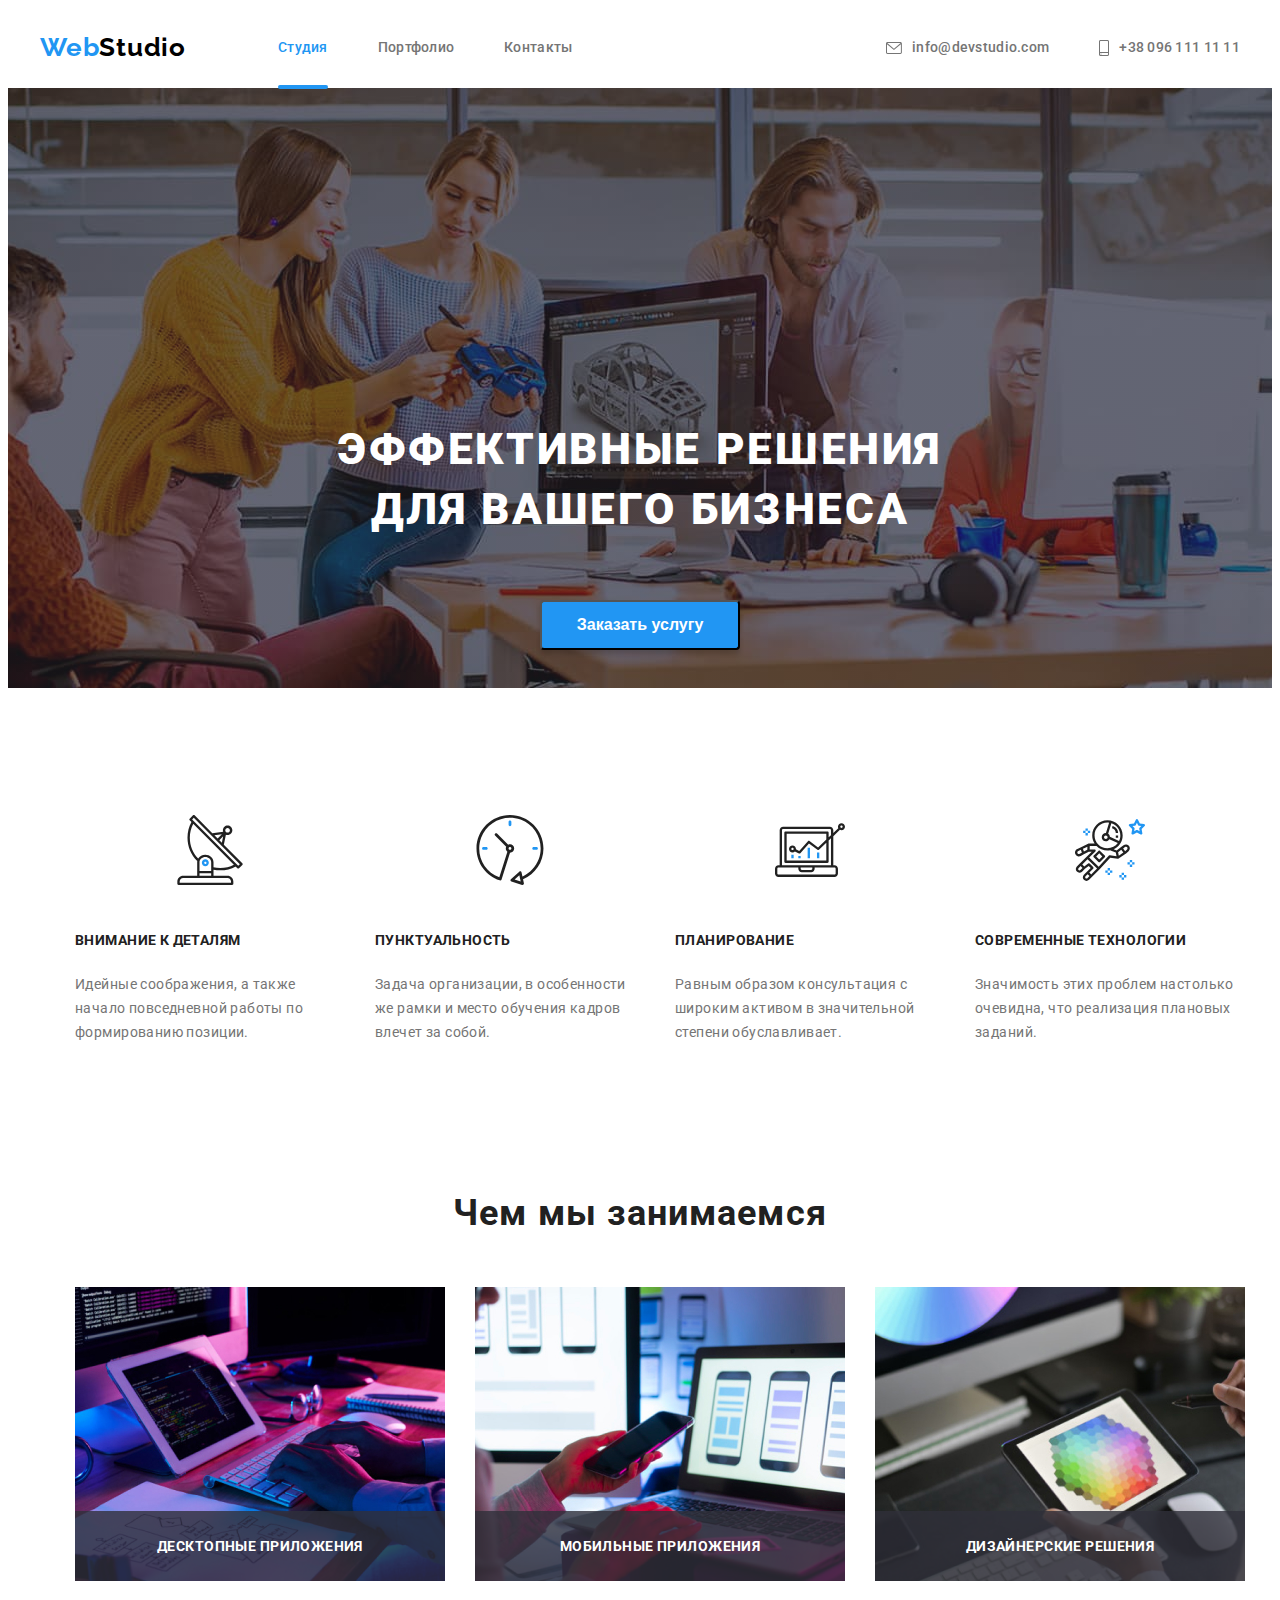
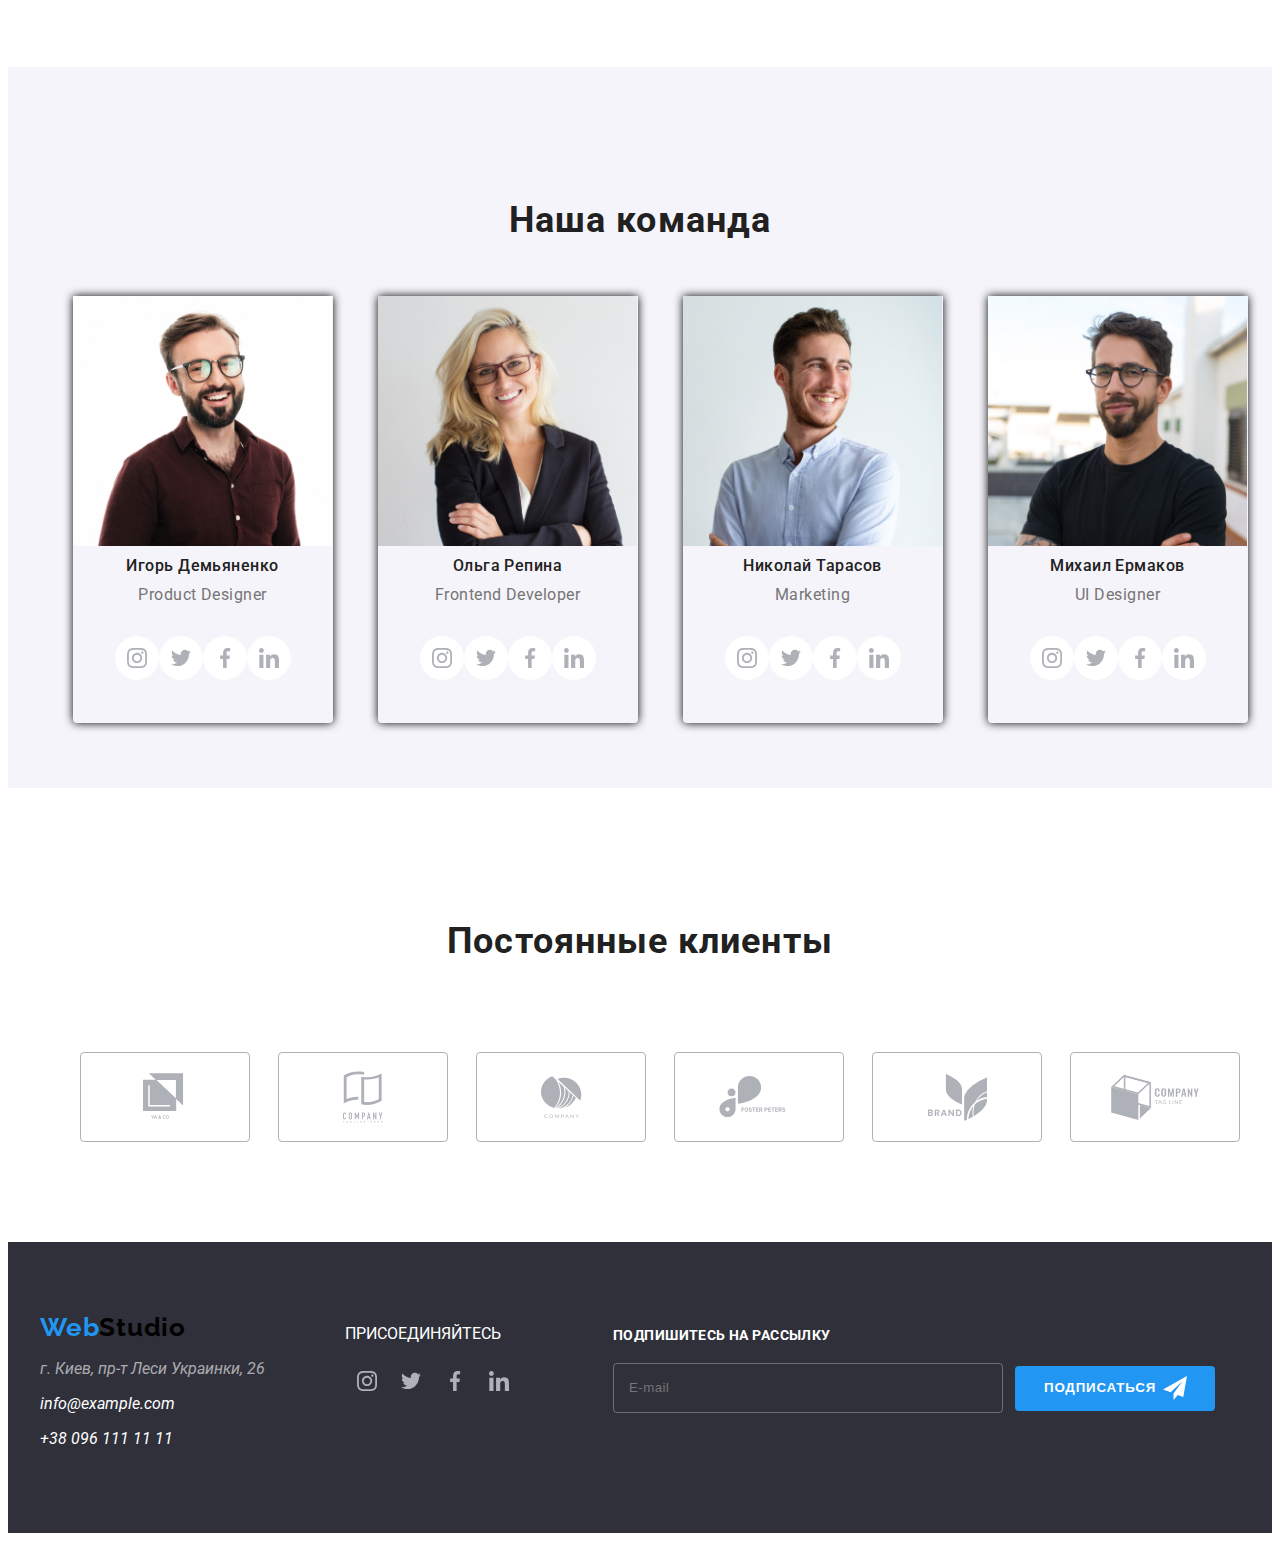
==== index.html @ d3a1de67 "Add files via upload" ====
<!DOCTYPE html>
<html lang="en">
  <head>
    <meta charset="UTF-8" />
    <meta name="viewport" content="width=device-width, initial-scale=1.0" />
    <title>Web Studio</title>
    <link rel="stylesheet" href="./css/styles.css" />
    <link rel="preconnect" href="https://fonts.gstatic.com" />
    <link
      href="https://fonts.googleapis.com/css2?family=Roboto:wght@700;900&display=swap"
      rel="stylesheet"
    />
    <link rel="preconnect" href="https://fonts.gstatic.com" />
    <link
      href="https://fonts.googleapis.com/css2?family=Raleway:wght@700&display=swap"
      rel="stylesheet"
    />
    <style>
      a {
        color: #212121;
        text-decoration: none;
      }
      a:visited {
        color: #800080;
      }
      a:hover {
        color: #2196f3;
      }
    </style>
  </head>
  <body>
    <header class="page-header">
      <div class="container header">
        <!--Навігація-->
        <nav class="nav">
          <a class="logotype" href="./">
            <span class="logotype-part1">Web</span
            ><span class="logotype-part2">Studio</span>
          </a>

          <ul class="nav-items">
            <li class="active">
              <a class="nav-item" href="./index.html">Студия</a>
            </li>
            <li><a class="nav-item" href="./portfolio.html">Портфолио</a></li>
            <li><a class="nav-item" href="#Contacts">Контакты</a></li>
          </ul>
        </nav>

        <ul class="header-contacts">
          <li lang="en">
            <a class="header-contact" href="mailto:info@devstudio.com">
              <svg class="svg-contact" width="16" height="12">
                <use href="./images/svg/icons.svg#icon-envelope"></use>
              </svg>
              info@devstudio.com</a
            >
          </li>
          <li>
            <a class="header-contact" href="tel:+380961111111">
              <svg class="svg-contact" width="10" height="16">
                <use href="./images/svg/icons.svg#icon-smartphone"></use>
              </svg>
              +38 096 111 11 11</a
            >
          </li>
        </ul>
      </div>
    </header>

    <section class="hero">
      <div class="hero-title-container">
        <h1 class="hero-title">Эффективные решения<br/>для вашего бизнеса</h1>
      </div>
      <button class="button-title" data-modal-open>Заказать услугу</button>
    </section>

    <section class="section-studio container">
      <!-- Особливості -->
      <div class="working-command-section">
        <ul class="features">
          <li>
            <div>
              <svg class="features-icon" height="70" width="70">
                <use href="./images/svg/icons.svg#icon-antenna"></use>
              </svg>
            </div>
            <h3 class="features-names">Внимание к деталям</h3>
            <div class="features-text">
              Идейные соображения, а также начало повседневной работы по
              формированию позиции.
            </div>
          </li>
          <li>
            <div>
              <svg class="features-icon" height="70" width="70">
                <use href="./images/svg/icons.svg#icon-clock"></use>
              </svg>
            </div>
            <h3 class="features-names">Пунктуальность</h3>
            <div class="features-text">
              Задача организации, в особенности же рамки и место обучения кадров
              влечет за собой.
            </div>
          </li>
          <li>
            <div>
              <svg class="features-icon" height="70" width="70">
                <use href="./images/svg/icons.svg#icon-diagram"></use>
              </svg>
            </div>
            <h3 class="features-names">Планирование</h3>
            <div class="features-text">
              Равным образом консультация с широким активом в значительной
              степени обуславливает.
            </div>
          </li>
          <li>
            <div>
              <svg class="features-icon" height="70" width="70">
                <use href="./images/svg/icons.svg#icon-astronaut"></use>
              </svg>
            </div>
            <h3 class="features-names">Современные технологии</h3>
            <div class="features-text">
              Значимость этих проблем настолько очевидна, что реализация
              плановых заданий.
            </div>
          </li>
        </ul>
      </div>

      <!-- Чим ми займаємось -->
      <div class="working-command-section">
        <div>
          <h2 class="working-command-title">Чем мы занимаемся</h2>
        </div>
        <div class="container">
          <ul class="ourworking">
            <li class="ourworking-card">
              <div class="ourworking-card-container">
                <img src="./images/1.jpg" alt="Десктопные приложения" />
                <div class="ourworking-desription">десктопные приложения</div>
              </div>
            </li>
            <li class="ourworking-card">
              <div class="ourworking-card-container">
                <img src="./images/2.jpg" alt="Мобильные приложения" />
                <div class="ourworking-desription">Мобильные приложения</div>
              </div>
            </li>
            <li class="ourworking-card">
              <div class="ourworking-card-container">
                <img src="./images/3.jpg" alt="Дизайнерские решения" />
                <div class="ourworking-desription">дизайнерские решения</div>
              </div>
            </li>
          </ul>
        </div>
      </div>
    </section>

    <!-- Наша команда -->
    <section class="team-section">
      <div class="working-command-section">
        <div>
          <h2 class="working-command-title">Наша команда</h2>
        </div>
        <div class="container">
          <ul class="ourcommand">
            <li class="team-members-li">
              <div class="member-img-thumb">
                <img src="images/Card1.jpg" alt="член команды" />
              </div>
              <div class="member-info">
                <h3 class="team-member-name">Игорь Демьяненко</h3>
                <p class="team-member-position" lang="en">Product Designer</p>
                <ul class="social">
                  <li>
                    <button class="social-button">
                      <svg class="button-icon" width="44" height="44">
                        <use href="./images/svg/icons.svg#icon-instagram"></use>
                      </svg>
                    </button>
                  </li>
                  <li>
                    <button class="social-button">
                      <svg class="button-icon" width="44" height="44">
                        <use
                          href="./images/svg/icons.svg#icon-twitter"
                        ></use>
                      </svg>
                    </button>
                  </li>
                  <li>
                    <button class="social-button">
                      <svg class="button-icon" width="44" height="44">
                        <use href="./images/svg/icons.svg#icon-facebook"></use>
                      </svg>
                    </button>
                  </li>
                  <li>
                    <button class="social-button">
                      <svg class="button-icon" width="44" height="44">
                        <use href="./images/svg/icons.svg#icon-linkedin"></use>
                      </svg>
                    </button>
                  </li>
                </ul>
              </div>
            </li>
            <li class="team-members-li">
              <div class="member-img-thumb">
                <img src="images/Card2.jpg" alt="член команды" />
              </div>
              <div class="member-info">
                <h3 class="team-member-name">Ольга Репина</h3>
                <p class="team-member-position" lang="en">Frontend Developer</p>
                <ul class="social">
                  <li>
                    <button class="social-button">
                      <svg class="button-icon" width="44" height="44">
                        <use href="./images/svg/icons.svg#icon-instagram"></use>
                      </svg>
                    </button>
                  </li>
                  <li>
                    <button class="social-button">
                      <svg class="button-icon" width="44" height="44">
                        <use
                          href="./images/svg/icons.svg#icon-twitter"
                        ></use>
                      </svg>
                    </button>
                  </li>
                  <li>
                    <button class="social-button">
                      <svg class="button-icon" width="44" height="44">
                        <use href="./images/svg/icons.svg#icon-facebook"></use>
                      </svg>
                    </button>
                  </li>
                  <li>
                    <button class="social-button">
                      <svg class="button-icon" width="44" height="44">
                        <use href="./images/svg/icons.svg#icon-linkedin"></use>
                      </svg>
                    </button>
                  </li>
                </ul>
              </div>
            </li>
            <li class="team-members-li">
              <div class="member-img-thumb">
                <img src="images/Card3.jpg" alt="член команды" />
              </div>
              <div class="member-info">
                <h3 class="team-member-name">Николай Тарасов</h3>
                <p class="team-member-position" lang="en">Marketing</p>
                <ul class="social">
                  <li>
                    <button class="social-button">
                      <svg class="button-icon" width="44" height="44">
                        <use href="./images/svg/icons.svg#icon-instagram"></use>
                      </svg>
                    </button>
                  </li>
                  <li>
                    <button class="social-button">
                      <svg class="button-icon" width="44" height="44">
                        <use
                          href="./images/svg/icons.svg#icon-twitter"
                        ></use>
                      </svg>
                    </button>
                  </li>
                  <li>
                    <button class="social-button">
                      <svg class="button-icon" width="44" height="44">
                        <use href="./images/svg/icons.svg#icon-facebook"></use>
                      </svg>
                    </button>
                  </li>
                  <li>
                    <button class="social-button">
                      <svg class="button-icon" width="44" height="44">
                        <use href="./images/svg/icons.svg#icon-linkedin"></use>
                      </svg>
                    </button>
                  </li>
                </ul>
              </div>
            </li>
            <li class="team-members-li">
              <div class="member-img-thumb">
                <img src="images/Card4.jpg" alt="член команды" />
              </div>
              <div class="member-info">
                <h3 class="team-member-name">Михаил Ермаков</h3>
                <p class="team-member-position" lang="en">UI Designer</p>
                <ul class="social">
                  <li>
                    <button class="social-button">
                      <svg class="button-icon" width="44" height="44">
                        <use href="./images/svg/icons.svg#icon-instagram"></use>
                      </svg>
                    </button>
                  </li>
                  <li>
                    <button class="social-button">
                      <svg class="button-icon" width="44" height="44">
                        <use
                          href="./images/svg/icons.svg#icon-twitter"
                        ></use>
                      </svg>
                    </button>
                  </li>
                  <li>
                    <button class="social-button">
                      <svg class="button-icon" width="44" height="44">
                        <use href="./images/svg/icons.svg#icon-facebook"></use>
                      </svg>
                    </button>
                  </li>
                  <li>
                    <button class="social-button">
                      <svg class="button-icon" width="44" height="44">
                        <use href="./images/svg/icons.svg#icon-linkedin"></use>
                      </svg>
                    </button>
                  </li>
                </ul>
              </div>
            </li>
          </ul>
        </div>
      </div>
    </section>

    <!-- Постійні клієнти -->
    <section class="container clients-section">
      <h2 class="working-command-title">Постоянные клиенты</h2>
      <ul class="clients-set">
        <li class="clients-item">
          <svg class="clients-icon" width="44.27px" height="49.23px">
            <use href="./images/svg/icons.svg#icon-logo"></use>
          </svg>
        </li>
        <li class="clients-item">
          <svg class="clients-icon" width="40" height="52">
            <use href="./images/svg/icons.svg#icon-logo-2"></use>
          </svg>
        </li>
        <li class="clients-item">
          <svg class="clients-icon" width="41" height="42.6">
            <use href="./images/svg/icons.svg#icon-logo-3"></use>
          </svg>
        </li>
        <li class="clients-item">
          <svg class="clients-icon" width="79.66" height="42.02">
            <use href="./images/svg/icons.svg#icon-logo-4"></use>
          </svg>
        </li>
        <li class="clients-item">
          <svg class="clients-icon" width="59" height="47">
            <use href="./images/svg/icons.svg#icon-logo-5"></use>
          </svg>
        </li>
        <li class="clients-item">
          <svg class="clients-icon" width="88.48" height="45.44">
            <use href="./images/svg/icons.svg#icon-logo-6"></use>
          </svg>
        </li>
      </ul>
    </section>

    <footer>
      <div class="main-footer">
        <div class="footer">
          <div id="Contacts" class="thisfooter">
            <a class="logotype" href="./">
              <span class="logotype-part1">Web</span
              ><span class="logotype-part2">Studio</span>
            </a>
            <address class="address-block">
              <p>г. Киев, пр-т Леси Украинки, 26</p>
              <p>
                <a class="link-email-footer" href="info@example.com"
                  >info@example.com</a
                >
              </p>
              <p>
                <a class="link-tel-footer" href="tel:380961111111"
                  >+38 096 111 11 11</a
                >
              </p>
            </address>
          </div>
          <div class="socialfooter">
            <div class="socialfooter-title">ПРИСОЕДИНЯЙТЕСЬ</div>
            <div>
              <ul class="socialfooter-links">
                <li>
                  <button class="social-button-footer">
                    <svg class="button-icon" width="20" height="20">
                      <use href="./images/svg/icons.svg#icon-instagram"></use>
                    </svg>
                  </button>
                </li>
                <li>
                  <button class="social-button-footer">
                    <svg class="button-icon" width="20" height="20">
                      <use
                        href="./images/svg/icons.svg#icon-twitter"
                      ></use>
                    </svg>
                  </button>
                </li>
                <li>
                  <button class="social-button-footer">
                    <svg class="button-icon" width="20" height="20">
                      <use href="./images/svg/icons.svg#icon-facebook"></use>
                    </svg>
                  </button>
                </li>
                <li>
                  <button class="social-button-footer">
                    <svg class="button-icon" width="20" height="20">
                      <use href="./images/svg/icons.svg#icon-linkedin"></use>
                    </svg>
                  </button>
                </li>
              </ul>
            </div>
          </div>
          <div class="subscribe-footer">
            <div class="footer-secondary-title">Подпишитесь на рассылку</div>
            <form class="subscribe-form" name="subscribe-form" autocomplete="on">
              <input class="subscribe-input" id="subscribe" type="email" name="subscribe" placeholder="E-mail">
              <div class="subscribe-button-wrapper">
                <button class="subscribe-button" type="submit">ПОДПИСАТЬСЯ</button>
                <svg class="subscribe-svg" width="24" height="24">
                  <use href="./images/svg/icons.svg#icon-send"></use>
                </svg>
              </div>
            </form>
          </div>
        </div>
      </div>
    </footer>

    <div class="backdrop is-hidden" data-modal>
      <div class="modal">
        <button class="modal-close" data-modal-close>
          <svg class="close-svg" width="18" height="18">
            <use href="./images/svg/icons.svg#icon-close"></use>
          </svg>
        </button>
        <h2 class="modal-title">Оставьте свои данные, мы вам перезвоним</h2>
        <form class="modal-form" name="modal-form" autocomplete="on">
          <div class="name-wrapper">
            <label for="name">Имя</label>
            <div class="input-wrapper">
              <input type="text" id="name" name="name">
              <svg width="18" height="18">
                <use href="./images/svg/icons.svg#icon-person"></use>
              </svg>
            </div>
          </div>
          <div class="phone-wrapper">
            <label for="phone">Телефон</label>
            <div class="input-wrapper">
              <input type="tel" id="phone" name="phone number">
              <svg width="18" height="18">
                <use href="./images/svg/icons.svg#icon-phone"></use>
              </svg>
            </div>
          </div>
          <div class="mail-wrapper">
            <label for="mail">Почта</label>
            <div class="input-wrapper">
              <input type="email" id="mail" name="mail">
              <svg width="18" height="18">
                <use href="./images/svg/icons.svg#icon-envelope-modal"></use>
              </svg>
            </div>
          </div>
          <div class="comment-wrapper">
            <label for="comment">Комментарий</label>
            <textarea name="comment" id="comment" placeholder="Введите текст"></textarea>
          </div>
          <div class="checkbox-wrapper">
            <label class="checkbox-label">
              <input type="checkbox" name="accept policy">
              <svg class="checkbox-svg" width="16" height="15">
                <use href="./images/icons.svg#icon-check"></use>
              </svg>Соглашаюсь с рассылкой и принимаю
              <a href="#"> Условия договора</a>
            </label>
            <button class="modal-send-button" type="submit">Отправить</button>  
          </div>
        </form>
      </div>
    </div>

    <script src="./js/modal.js"></script>
  </body>
</html>
---- css/styles.css ----
:root {
  --main-text-color: #212121; /* цвет заголовка #212121 */
  --secondary-text-color: #757575; /* основной цвет текста #757575 */
  --main-background-color: #e5e5e5; /* основной цвет фона #E5E5E5 */
  --secondary-background-color: #2f303a; /* дополнительный цвет фона #2F303A */

  --active-link-color: #2196f3; /* цвет активной ссылки #2196F3 */
  --passive-link-color: #757575; /* цвет пассивной ссылки #757575 */
  --passive-link-color-footer: rgba(255, 255, 255, 0.6);
  --logo-main-color: #2196f3; /* лого цвет основной #2196F3 */
  --black-color: #000000; /* черный цвет #000000 */
  --white-color: #ffffff; /* белый цвет #FFFFFF */
  --light-grey-color: #f5f4fa; /* светло-серый цвет #F5F4FA */
  --border-color: #ececec; /* цвет границы #ECECEC */
  --banner-color: #2f303a; /* цвет фона за героем #2F303A */
  --border-color-outline: #eee; /* цвет границы #EEEEEE */
  --grey-color: #afb1b8; /*серый цвет #AFB1B8 */
  --passive-background-color: #afb1b8; /*цвет кнопки неактивный #AFB1B8 */
  --social-passive-footer-color: #fff; /*цвет кнопки социальной сети в футере неактивный #FFFFFF */
  --social-active-color: #fff; /*цвет кнопки социальной сети активный #FFFFFF */
  --social-bg-active-color: #2196f3; /*цвет фона социальной сети активный #2196F3 */
  --social-background-main-color: #fff; /*цвет фона социальной сети неактивный #FFFFFF */
  --social-background-footer-color: rgba(255, 255, 255, 0.1);
  --blue-color: #2196f3;

--standart-15px: 15px;
--standart-30px: 30px;
--standart-50px: 50px;
--standart-94px: 94px;
}

.focus {
  outline: none;
}

body {
  font-family: "Roboto", sans-serif;
  font-style: normal;
}

/* ------------------ */
.header .container {
  color: #ffffff;
}

.container {
  max-width: 1200px;
  padding-left: 15px;
  padding-right: 15px;
  margin-left: auto;
  margin-right: auto;
}

.logo-text {
  font-family: Raleway, sans-serif;
  font-size: 26px;
  font-weight: 700;
  line-height: 1.2;
  letter-spacing: 0.03em;
  color: var(--logo-main-color);
  text-decoration: none;
}

.top-logo-subtext {
  color: var(--black-color);
}

.bottom-logo-subtext {
  color: var(--white-text-color-1);
}

.page-header {
  position: sticky;
  top: 0;
  background-color: white;
  width: 100%;
  z-index: 1;
  border-bottom: 1px solid var(--white-back-color);
}

.header {
  display: flex;
  align-items: center;
  min-height: 80px;
  margin: auto;
  padding: 0 15px;
}

.logotype {
  padding-top: 24px;
  padding-bottom: 25px;
  font-family: Raleway, sans-serif;
  width: 145px;
  height: 31px;
  font-family: Raleway;
  font-style: normal;
  font-weight: 700;
  line-height: 1.2;
  font-size: 26px;
  line-height: 31px;
  letter-spacing: 0.03em;
  text-decoration: none;
}

.logotype-part1 {
  color: #2196f3;
}

.logotype-part2 {
  color: #000000;
}

.nav > .logotype {
  margin-right: 93px;
  padding: 13px 0;
}

.nav,
.nav-items,
.header-contacts {
  display: flex;
  align-items: center;
  padding: 0;
  margin: 0;
  list-style-type: none;
  color: #757575;
}

.nav-items li:not(:last-child),
.header-contacts li:not(:last-child) {
  margin-right: 50px;
}

.nav-item {
  color: var(--black-text-color);
  display: inline-block;
  text-decoration: none;
  font-weight: 500;
  font-size: 14px;
  line-height: 1.14;
  letter-spacing: 0.02em;
  padding: 32px 0;
  transition: color 250ms cubic-bezier(0.4, 0, 0.2, 1);
}

.header-contact {
  font-weight: 500;
  font-size: 14px;
  line-height: 1.14;
  letter-spacing: 0.02em;
  text-decoration: none;
  color: var(--grey-text-color);
  padding: 32px 0;
  display: flex;
  align-items: center;
  transition: color 250ms cubic-bezier(0.4, 0, 0.2, 1);
}

.svg-contact {
  margin-right: 10px;
  fill: currentColor;
}

.header-contacts {
  margin-left: auto;
}

.active > a::after {
  content: "";
  position: absolute;
  bottom: -1px;
  left: 0;
  display: block;
  text-decoration: underline;
  height: 4px;
  width: 100%;
  background-color: var(--blue-color);
  border-radius: 2px;
}

li.active > a {
  position: relative;
  color: var(--blue-color);
}

.header-contact:hover,
.header-contact:focus,
.nav-item:hover,
.nav-item:focus {
  color: var(--blue-color);
}

/*-------------------*/

.hero {
  text-align: center;
  min-height: 600px;
  max-width: 1600px;
  background-color: rgba(196, 196, 196, 1);
  background-image: linear-gradient(
      to right,
      rgba(47, 48, 58, 0.4),
      rgba(47, 48, 58, 0.4)
    ),
    url(../images/background-hero.jpg);
  background-position: center;
  background-repeat: no-repeat;
  background-size: cover;
}

.hero-title-container {
  width: 696px;
  margin-left: auto;
  margin-right: auto;
  padding: 0 1px;
}

.hero-title {
  position: absolute;
  padding-top: 200px;
  padding-bottom: 200px;
  width: 696px;
  height: 120px;
  top: 50%;
  left: 50%;
  transform: translate(-50%, -50%);
  font-weight: 900;
  font-size: 44px;
  line-height: 60px;
  text-align: center;
  letter-spacing: 0.06em;
  text-transform: uppercase;
  color: #ffffff;
}

.button-title {
  position: absolute;
  margin-top: 40px;
  width: 200px;
  height: 50px;
  top: 65%;
  left: 50%;
  font-weight: bold;
  font-size: 16px;
  line-height: 30px;
  transform: translate(-50%, -50%);
  color: #ffffff;
  background: #2196f3;
  box-shadow: 0px 4px 4px rgba(0, 0, 0, 0.15);
  border-radius: 4px;
}

.section-studio {
  display: block;
}

.features {
  padding-top: 94px;
  padding-bottom: 94px;
  /*padding-left: 10%;
  padding-right: 10%;
  width: auto;*/
  font-size: small;
  list-style-type: none;
  display: flex;
  justify-content: space-between;
}

.features li {
  width: 270px;
}

.features li:not(:last-child) {
  margin-right: 30px;
}

.features-names {
  padding-bottom: 10px;
  height: 16px;
  left: 515px;
  top: 774px;
  font-family: Roboto;
  font-style: normal;
  font-weight: bold;
  font-size: 14px;
  line-height: 16px;
  letter-spacing: 0.03em;
  text-transform: uppercase;
  color: #212121;
}

.features-text {
  height: 75px;
  left: 515px;
  top: 800px;
  font-family: Roboto;
  font-style: normal;
  font-weight: normal;
  font-size: 14px;
  line-height: 24px;
  letter-spacing: 0.03em;
  color: #757575;
}

.features-icon {
  padding-left: 100px;
  padding-right: 100px;
  padding-bottom: 30px;
  width: 70px;
  height: 70px;
  cursor: pointer;
  fill: currentColor;
  justify-content: center;
}

.ourworking {
  padding-top: 100px;
  padding-bottom: 50px;
  /*padding-left: 10%;
  padding-right: 10%;*/
  /*width: 100%;*/
  align-content: center;
  font-size: small;
  list-style-type: none;
  display: flex;
  justify-content: center;
}

.ourworking-card {
  margin: 0 15px;
}

.ourworking-card-container {
  position: relative;
}

.ourworking-desription {
  position: absolute;
  bottom: 3px;
  padding-top: 27px;
  padding-bottom: 27px;
  left: 0px;
  right: 0px;
  background-color: black;
  color: white;
  padding-left: 20px;
  padding-right: 20px;
  color: #ffffff;
  font-style: normal;
  font-weight: bold;
  font-size: 14px;
  line-height: 16px;
  text-align: center;
  letter-spacing: 0.03em;
  text-transform: uppercase;
  background: rgba(47, 48, 58, 0.8);
}

.working-command-section {  
  padding: 0 15px;
  margin: 20px auto;
  display: flex;
  justify-content: center;
}

.team-section {
  padding-top: 94px;
  background: var(--light-grey-color);
  margin: auto;
  display: block;
  text-align: center;
  max-width: 100%;
}

.ourcommand {
  padding-top: 100px;
  padding-bottom: 50px;
  /*padding-left: 10%;
  padding-right: 10%;*/
  /*width: 100%;*/
  margin: 15px;
  align-content: center;
  text-align: center;
  font-size: small;
  list-style-type: none;
  display: flex;
  justify-content: center;
}

.working-command-title {
  position: absolute;
  align-content: center;
  color: #212121;
  left: 50%;
  transform: translate(-50%, 0);
  font-family: Roboto;
  font-style: normal;
  font-size: 36px;
  line-height: 18.75px;
  text-align: center;
  letter-spacing: 0.03em;
}

.ourcommand-names {
  padding-top: 30px;
  align-content: center;
  color: #212121;
  font-family: Roboto;
  font-style: normal;
  font-size: 16px;
  line-height: 18.75px;
  text-align: center;
  letter-spacing: 0.03em;
}

.working-command-list {
  padding-left: 30px;
  padding-top: 50px;
  padding-bottom: 24px;
}

.ourcommand-profi {
  color: #757575;
}

/* Постійні клієнти */
.clients-section {
  padding-top: 94px;
  display: block;
  width: 100%;
}

.clients-title {
  display: block;
  font-weight: bold;
  font-size: 36px;
  line-height: 1.167;
  letter-spacing: 0.03em;
}

.clients-set {
  padding-top: 100px;
  padding-bottom: 100px;
  margin: 0;
  list-style: none;
  display: flex;
  flex-wrap: wrap;
  justify-content: space-between;
}

.clients-item {
  margin-top: var(--standart-50px);
  background: var(--white-color);
  border: 1px solid var(--grey-color);
  box-sizing: border-box;
  border-radius: 4px;
  max-width: 210px;
  min-width: 170px;
  cursor: pointer;
  fill: currentColor;
  height: 90px;
  display: flex;
  justify-content: center;
  align-items: center;
  color: var(--passive-background-color);
  transition: color 250ms cubic-bezier(0.4, 0, 0.2, 1),
    border 250ms cubic-bezier(0.4, 0, 0.2, 1);
}

.clients-item:not(:last-child) {
  margin-right: var(--standart-15px);     /* !!!!! 30px*/
}

.clients-item:hover {
  color: var(--active-link-color);
  border: 1px solid var(--active-link-color);
}

.clients-icon {
  fill: currentColor;
  padding: 0 12px;
}

.img-size {
  width: 100%;
}

.link-study {
  padding-left: 30px;
  padding-top: 5px;
  font-family: Roboto;
  font-style: normal;
  font-weight: 500;
  font-size: 14px;
  line-height: 16px;
  letter-spacing: 0.02em;
  color: rgba(21, 21, 21, 0.6);
  text-decoration: none;
}

.link-portfolio {
  padding-left: 20px;
  padding-top: 5px;
  font-family: Roboto;
  font-style: normal;
  font-weight: 500;
  font-size: 14px;
  line-height: 16px;
  letter-spacing: 0.02em;
  color: rgba(21, 21, 21, 0.6);
  text-decoration: none;
}

.link-contacts {
  padding-left: 20px;
  padding-top: 5px;
  font-family: Roboto;
  font-style: normal;
  font-weight: 500;
  font-size: 14px;
  line-height: 16px;
  letter-spacing: 0.02em;
  color: rgba(21, 21, 21, 0.6);
  text-decoration: none;
}

.link-email {
  padding-left: 100px;
  padding-top: 5px;
  text-decoration: none;
  color: rgba(21, 21, 21, 0.6);
}

.link-tel {
  padding-left: 30px;
  padding-top: 5px;
  text-decoration: none;
  color: rgba(21, 21, 21, 0.6);
}

.thisfooter {
  background-color: #2f303a;
  padding-top: 60px;
  padding-bottom: 60px;
  color: #ffffff;
}

.address-block {
  color: rgba(255, 255, 255, 0.6);
}

.link-email-footer {
  padding-top: 5px;
  text-decoration: none;
  color: #ffffff;
}

.link-tel-footer {
  padding-top: 5px;
  text-decoration: none;
  color: #ffffff;
}

.portfolio {
  padding-top: 94px;
  padding-bottom: 94px;
  /*margin-left: 10%;
  margin-right: 10%;*/
  align-self: center;
}

.link-portfolio-menu {
  background: var(--light-grey-color);
  color: var(--main-text-color);
  font-size: small;
  align-self: auto;
  text-align: center;
  list-style-type: none;
  display: flex;
  font-style: normal;
  font-weight: 500;
  font-size: 16px;
  line-height: 1.625;
  border-radius: 4px;
  letter-spacing: 0.03em;
  justify-content: center;
}

.link-portfolio-list {
  padding-left: 22px;
  padding-right: 22px;
  padding-top: 6px;
  padding-bottom: 6px;
  margin: 4px;
}

.link-portfolio-list:hover {
  color: var(--white-color);
  background: var(--active-link-color);
  box-shadow: 0px 3px 1px rgba(0, 0, 0, 0.1), 0px 1px 2px rgba(0, 0, 0, 0.08),
    0px 2px 2px rgba(0, 0, 0, 0.12);
}

.portfolio-photo {
  top: 262px;
  display: inline-table;
  margin-top: 15px;
  margin-left: 15px;
  padding: 3px;
  flex-basis: auto;
}

.portfolio-photo:hover {
  box-shadow: 0 0 10px rgba(0, 0, 0, 1);
}

.portfolio-caption {
  padding-left: 24px;
  font-family: Roboto;
  font-style: normal;
  font-weight: bold;
  font-size: 18px;
  line-height: 36px;
  letter-spacing: 0.06em;
  color: #212121;
  text-align: start;
}

.portfolio-text {
  padding-left: 24px;
  font-family: Roboto;
  font-style: normal;
  font-weight: normal;
  font-size: 16px;
  line-height: 30px;
  letter-spacing: 0.03em;
  color: #757575;
  text-align: start;
}

.portfolio-items {
  text-align: center;
  align-self: center;
  font-size: small;
}

.portfolio-container {
  max-width: 1200px;
  padding-left: 15px;
  padding-right: 15px;
  margin-left: auto;
  margin-right: auto;
}

.hr {
  padding: 4px;
  flex-wrap: wrap;
}

.socialnetworks-links {
  padding-left: 32px;
  padding-right: 32px;
  padding-top: 16px;
  padding-bottom: 30px;
  list-style-type: none;
  display: flex;
  justify-content: space-between;
}

.socialnetworks-item {
  margin: 0 5px;
}

.socialnetworks-item:hover {
  color: var(--blue-color);
}

.socialfooter {
  background-color: #2f303a;
  padding-top: 72px;
  padding-bottom: 100px;
  color: #ffffff;
  margin: 10px;
}

.socialfooter-links {
  padding-left: 70px;
  list-style-type: none;
  display: flex;
  margin-top: 16px;
  justify-content: space-between;
}

.socialfooter-title {
  padding-left: 70px;
  color: #ffffff;
}

.footer {
  background-color: #2f303a;
  display: flex;
  align-items: center;
  width: 1200px;
  min-height: 80px;
  margin: auto;
  padding: 0 15px;
}

.main-footer {
  background-color: #2f303a;
  position: sticky;
  top: 0;
  width: 100%;
  z-index: 1;
  border-bottom: 1px solid var(--white-back-color);
}

.container-portfolio-photo {
  position: relative;
  width: 100%;
  overflow: hidden;
}

.image {
  display: block;
  width: 100%;
  height: 100%;
}

.overlay {
  position: absolute;
  top: 100%;
  left: 0;
  height: 100%;
  width: 100%;
  opacity: 0;
  transition: top 0.3s;
  transition: 0.75s ease;
  background: rgba(33, 150, 243, 0.8);
}

.container-portfolio-photo:hover .overlay {
  opacity: 1;
  top: 0;
}

.text {
  position: absolute;
  padding-left: 22px;
  padding-right: 22px;
  padding-top: 63px;
  padding-bottom: 63px;
  text-align: left;
  font-style: normal;
  font-weight: normal;
  font-size: 18px;
  line-height: 28px;
  letter-spacing: 0.03em;
  color: #ffffff;
}

.team-members-li:not(:last-child) {
  margin-right: 30px;
}

.team-members-li {
  border-radius: 0px 0px 4px 4px;
  width: 270px;
  margin: 0 15px;
  box-shadow: 0 0 10px rgba(0, 0, 0, 1);
}

.member-img-thumb img {
  display: block;
  max-width: 100%;
}

.team-member-name {
  font-weight: 500;
  font-size: 16px;
  line-height: 1.19;
  letter-spacing: 0.03em;
  color: #212121;
  margin: 0;
  margin-bottom: 10px;
  text-align: center;
}

.team-member-position {
  font-weight: normal;
  font-size: 16px;
  line-height: 1.19;
  letter-spacing: 0.03em;
  color: #757575;
  text-align: center;
  margin: 0;
  margin-bottom: 16px;
}

.member-info {
  padding: 10px 10px;
}

.social {
  padding-left: 32px;
  padding-right: 32px;
  padding-top: 16px;
  padding-bottom: 30px;
  list-style-type: none;
  display: inline-flex;
  justify-content: space-between;
}

.social-button {
  color: var(--passive-background);
  background: var(--social-background-main-color);
}

.social-button,
.social-button-footer {
  padding: 0;
  border: 0;
  width: 44px;
  height: 44px;
  border-radius: 50%;
  cursor: pointer;
  align-items: flex-start;
  display: inline-block;
  text-align: center;
  color: var(--grey-color);
  transition: color 250ms cubic-bezier(0.4, 0, 0.2, 1),
    background 250ms cubic-bezier(0.4, 0, 0.2, 1);
}

.social-button-footer {
  background: transparent;
}

.button-icon {
  width: 20px;
  height: 20px;
  fill: currentColor;
  text-align: center;
  margin: 12px;
}

.social-button:hover,
.social-button-footer:hover {
  color: var(--social-active-color);
  background: var(--social-bg-active-color);
}

.footer-secondary-title {
  display: block;
  font-style: normal;
  font-weight: bold;
  font-size: 14px;
  line-height: 16px;
  letter-spacing: 0.03em;
  text-transform: uppercase;
  color: var(--white-text-color-1);
  margin: 0;
  margin-bottom: 20px;
}

.subscribe-form {
  display: flex;
  align-items: baseline;
}

.subscribe-input {
  width: 358px;
  padding: 14px 15px;
  margin-right: 12px;
  background-color: inherit;
  outline: none;
  border: 1px solid rgba(255, 255, 255, 0.3);
  border-radius: 4px;
  line-height: 20px;
  letter-spacing: 0.03em;
  color: var(--white-text-color-1);
  transition: border-color 250ms cubic-bezier(0.4, 0, 0.2, 1);
}

.subscribe-input:hover,
.subscribe-input:focus {
  border-color: rgba(33, 150, 243, 1);
}

.subscribe-button {
  font-weight: bold;
  line-height: 1.875;
  letter-spacing: 0.06em;
  color: var(--white-text-color-1);
  background-color: var(--blue-color);
  border: none;
  border-radius: 4px;
  padding: 10px 28px 10px 29px;
  width: 200px;
  text-align: start;
  transition: background-color 250ms cubic-bezier(0.4, 0, 0.2, 1);
}

.subscribe-button:hover,
.subscribe-button:focus {
  cursor: pointer;
}

.subscribe-button-wrapper {
  position: relative;
  margin: 0;
}

.subscribe-svg {
  position: absolute;
  top: 50%;
  right: 28px;
  transform: translateY(-50%);
}

.subscribe-footer {
  background-color: #2f303a;
  padding-left: 72px;
  padding-top: 64px;
  padding-bottom: 100px;
  color: #ffffff;
  margin: 10px;
}

.footer-secondary-title {
  /*padding-left: 15px;*/
  color: #ffffff;
}

.backdrop {
  position: fixed;
  top: 0;
  left: 0;
  width: 100%;
  height: 100%;
  background-color: rgba(0, 0, 0, 0.2);
  opacity: 1;
  transition: opacity 250ms cubic-bezier(0.4, 0, 0.2, 1);
  z-index: 2;
}

.backdrop.is-hidden {
  opacity: 0;
  pointer-events: none;
  /* visibility: hidden; */
}

.backdrop.is-hidden .modal {
  transform: translate(-50%, -50%) scale(2);
}

.modal {
  position: absolute;
  top: 50%;
  left: 50%;
  transform: translate(-50%, -50%) scale(1);
  /*min-width: 528px;
  min-height: 581px;*/
  padding: 40px;
  background: #ffffff;
  transition: transform 250ms cubic-bezier(0.4, 0, 0.2, 1);
  border-radius: 4px;
}

.button-close-modal {
  height: 11px;
  width: 11px;
  margin-top: 17px;
  margin-right: 17px;
  margin-left: 490px;
  border: 1px;
}

.modal-close {
  position: absolute;
  top: 8px;
  right: 8px;
  display: flex;
  padding: 5px;
  border: 1px solid rgba(0, 0, 0, 0.1);
  border-radius: 50%;
  cursor: pointer;
  background-color: inherit;
  transition: fill 250ms cubic-bezier(0.4, 0, 0.2, 1);
}

.modal-close:hover,
.modal-close:focus {
  fill: var(--blue-color);
}

.modal-title {
  font-style: normal;
  font-size: 20px;
  line-height: 23px;
  letter-spacing: 0.03em;
  margin: 0;
  margin-bottom: 12px;
  color: var(--black-text-color);
}

.name-wrapper,
.phone-wrapper,
.mail-wrapper,
.comment-wrapper {
  display: flex;
  flex-direction: column;
}

.name-wrapper,
.phone-wrapper,
.mail-wrapper {
  margin-bottom: 10px;
}

.modal-form label {
  font-style: normal;
  font-weight: normal;
  font-size: 12px;
  line-height: 1.166;
  letter-spacing: 0.01em;
  color: rgba(117, 117, 117, 1);
  margin-bottom: 4px;
}

.input-wrapper {
  position: relative;
}

.input-wrapper input {
  width: 448px;
  padding: 12px 12px 12px 42px;
  border: 1px solid rgba(33, 33, 33, 0.2);
  border-radius: 4px;
  font-size: 12px;
  line-height: 1.333;
  transition: border-color 250ms cubic-bezier(0.4, 0, 0.2, 1);
}

.input-wrapper svg {
  position: absolute;
  top: 50%;
  width: auto;
  left: 12px;
  transform: translateY(-50%);
  fill: currentColor;  
  transition: fill 250ms cubic-bezier(0.4, 0, 0.2, 1);
}

.input-wrapper input:hover,
.input-wrapper input:focus {
  border-color: var(--blue-color);
}

.input-wrapper input:hover + svg,
.input-wrapper input:focus + svg {
  fill: var(--blue-color);
}

.comment-wrapper textarea {
  resize: none;
  /*width: 100%;*/
  height: 120px;
  border: 0.5px solid rgba(33, 33, 33, 0.2);
  border-radius: 4px;
  margin-bottom: 20px;
  padding: 12px 16px;
  transition: border-color 250ms cubic-bezier(0.4, 0, 0.2, 1),
    color 250ms cubic-bezier(0.4, 0, 0.2, 1);
}

.comment-wrapper textarea:hover,
.comment-wrapper textarea:focus {
  border-color: var(--blue-color);
}

.comment-wrapper textarea:hover::placeholder,
.comment-wrapper textarea:focus::placeholder {
  color: var(--blue-color);
}

.modal-send-button {
  margin-top: 30px;
  font-weight: bold;
  font-size: 16px;
  line-height: 1.875;
  border: none;
  border-radius: 4px;
  letter-spacing: 0.06em;
  margin-left: auto;
  margin-right: auto;
  padding: 10px 55px 10px;
  min-width: 200px;
  display: flex;
  justify-content: center;
  background-color: var(--blue-color);
  color: var(--white-color);
  box-shadow: 0px 4px 4px rgba(0, 0, 0, 0.15);
  transition: background-color 250ms cubic-bezier(0.4, 0, 0.2, 1);
}

.checkbox-wrapper {
  margin: 0 11px 30px 12px;
}

.checkbox-svg {
  cursor: pointer;
  fill: none;
  opacity: 0.3;
  margin-right: 0.38px;
  transition: fill 250ms cubic-bezier(0.4, 0, 0.2, 1),
    opacity 250ms cubic-bezier(0.4, 0, 0.2, 1);
}

.checkbox-label:hover .checkbox-svg,
.checkbox:focus + .checkbox-svg {
  opacity: 1;
}

.checkbox:checked + .checkbox-svg {
  border: none;
  fill: var(--blue-color);
  opacity: 1;
}

.checkbox-wrapper .checkbox-label {
  display: flex;
  align-items: center;
  margin: 0;
  font-size: 14px;
  line-height: 1.714;
  letter-spacing: 0.03em;
  color: var(--grey-color);
  cursor: pointer;
}

.checkbox-label a {
  color: var(--blue-color);
  opacity: 0.7;
  margin-left: 5px;
  transition: opacity 250ms cubic-bezier(0.4, 0, 0.2, 1);
}

.checkbox-label a:focus,
.checkbox-label a:hover {
  opacity: 1;
}

.checkbox-label:hover a {
  opacity: 1;
}
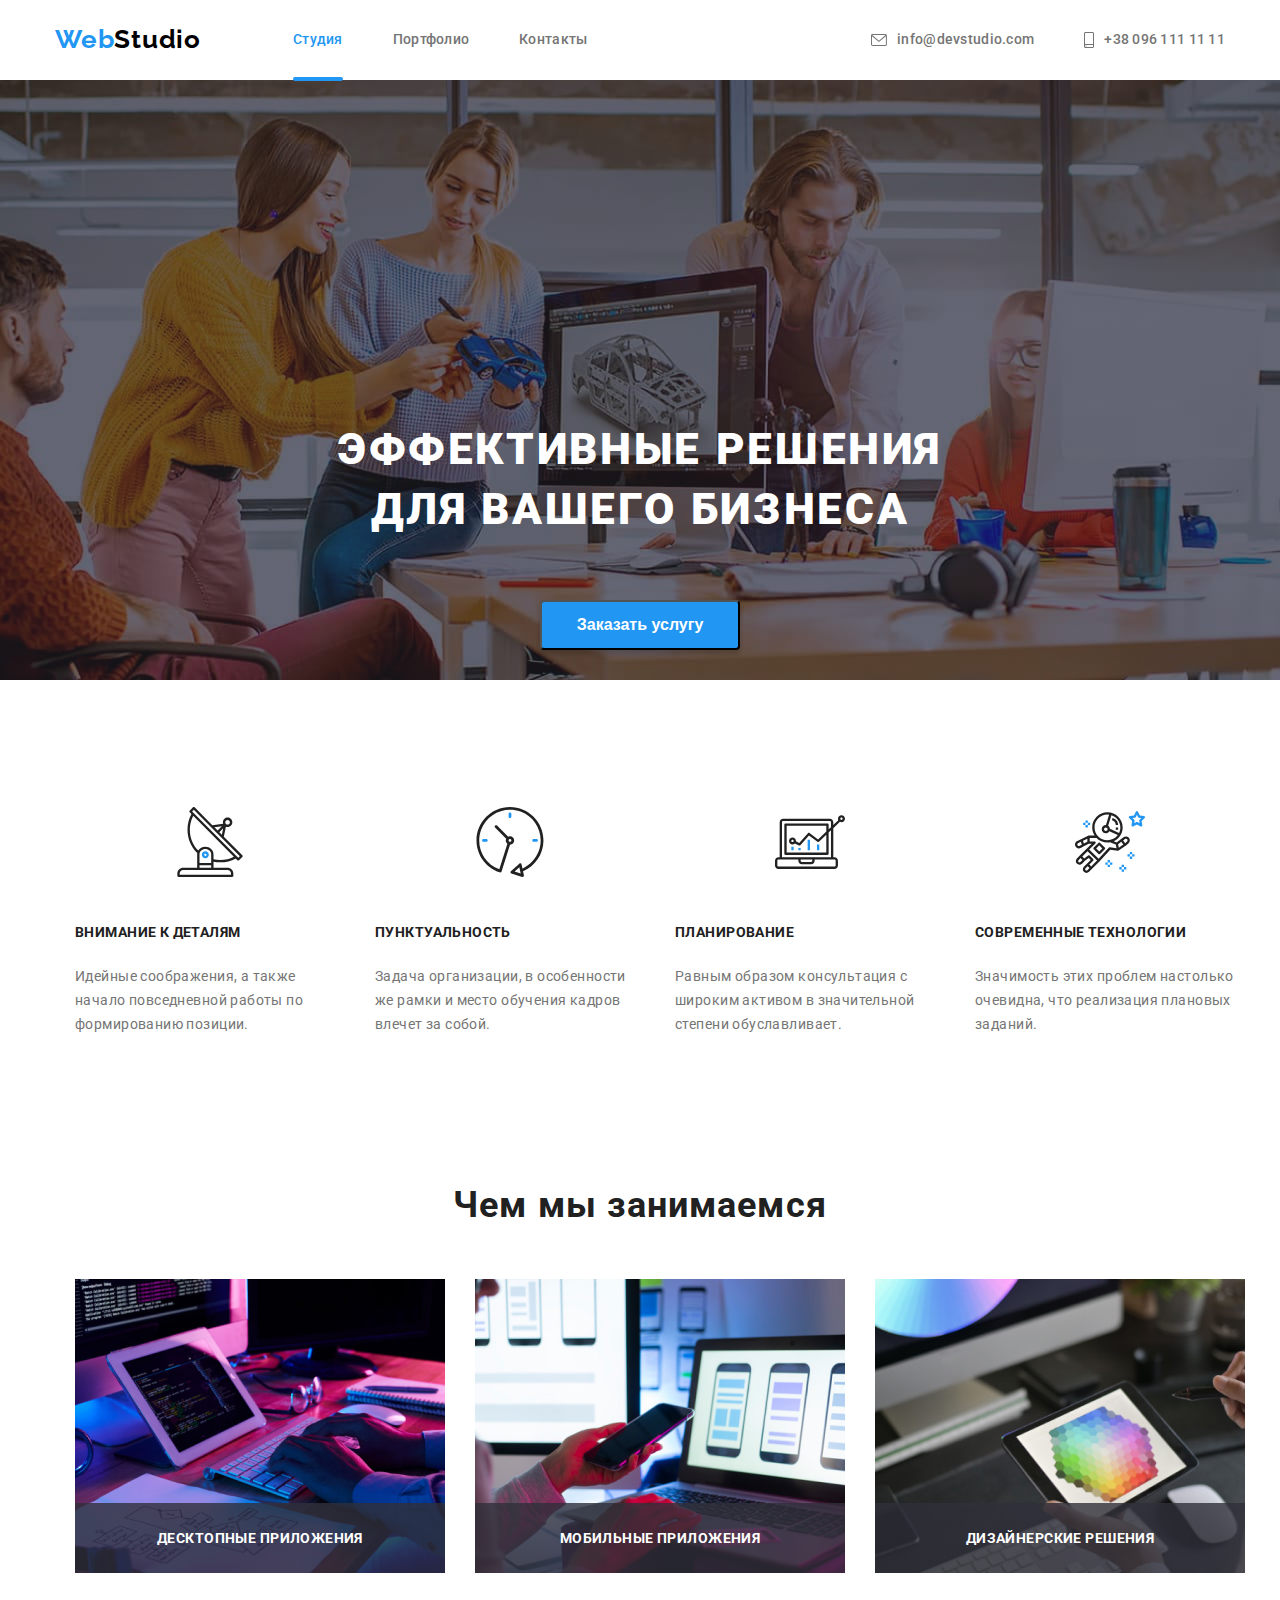
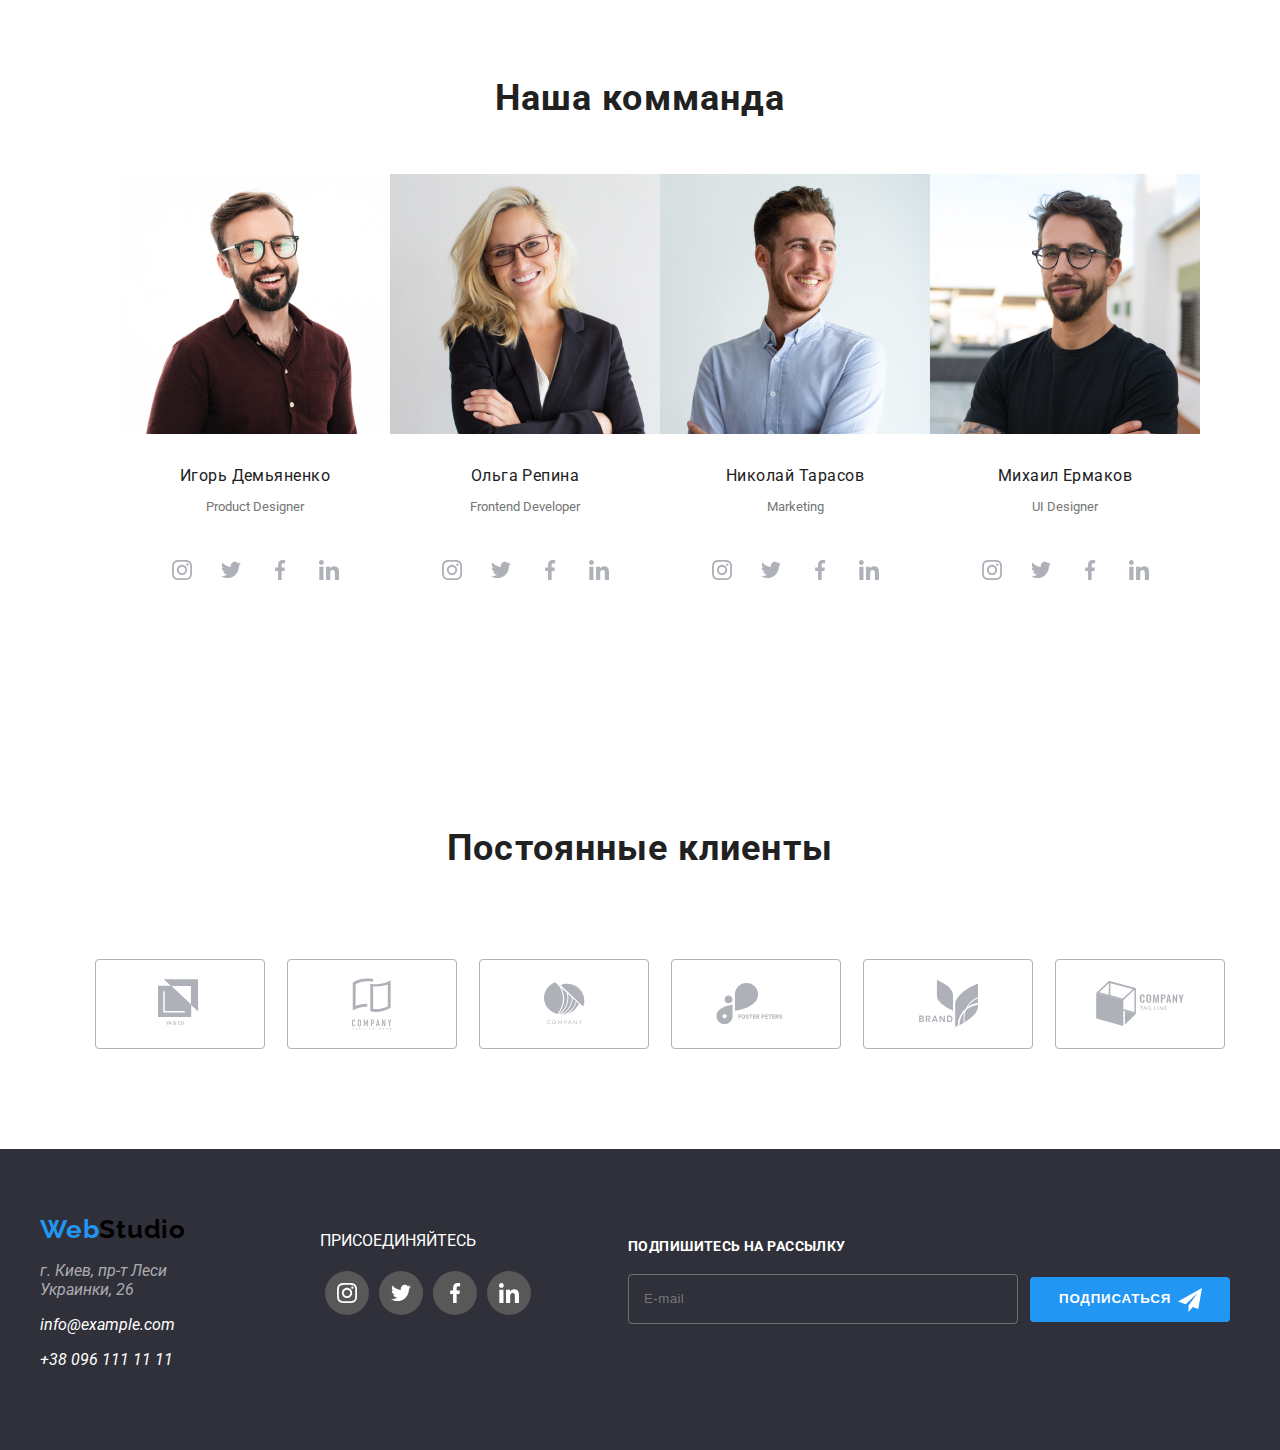
==== commit 9bfd5bde: "Add files via upload" ====
--- a/index.html
+++ b/index.html
@@ -70,7 +70,7 @@
 
     <section class="hero">
       <div class="hero-title-container">
-        <h1 class="hero-title">Эффективные решения<br/>для вашего бизнеса</h1>
+        <h1 class="hero-title">Эффективные решения<br />для вашего бизнеса</h1>
       </div>
       <button class="button-title" data-modal-open>Заказать услугу</button>
     </section>
@@ -135,210 +135,188 @@
         <div>
           <h2 class="working-command-title">Чем мы занимаемся</h2>
         </div>
-        <div class="container">
-          <ul class="ourworking">
-            <li class="ourworking-card">
-              <div class="ourworking-card-container">
-                <img src="./images/1.jpg" alt="Десктопные приложения" />
-                <div class="ourworking-desription">десктопные приложения</div>
-              </div>
-            </li>
-            <li class="ourworking-card">
-              <div class="ourworking-card-container">
-                <img src="./images/2.jpg" alt="Мобильные приложения" />
-                <div class="ourworking-desription">Мобильные приложения</div>
-              </div>
-            </li>
-            <li class="ourworking-card">
-              <div class="ourworking-card-container">
-                <img src="./images/3.jpg" alt="Дизайнерские решения" />
-                <div class="ourworking-desription">дизайнерские решения</div>
-              </div>
-            </li>
-          </ul>
-        </div>
+        <ul class="ourworking">
+          <li class="ourworking-card">
+            <div class="ourworking-card-container">
+              <img src="./images/1.jpg" alt="Десктопные приложения" />
+              <div class="ourworking-desription">десктопные приложения</div>
+            </div>
+          </li>
+          <li class="ourworking-card">
+            <div class="ourworking-card-container">
+              <img src="./images/2.jpg" alt="Мобильные приложения" />
+              <div class="ourworking-desription">Мобильные приложения</div>
+            </div>
+          </li>
+          <li class="ourworking-card">
+            <div class="ourworking-card-container">
+              <img src="./images/3.jpg" alt="Дизайнерские решения" />
+              <div class="ourworking-desription">дизайнерские решения</div>
+            </div>
+          </li>
+        </ul>
       </div>
     </section>
 
     <!-- Наша команда -->
-    <section class="team-section">
-      <div class="working-command-section">
-        <div>
-          <h2 class="working-command-title">Наша команда</h2>
-        </div>
-        <div class="container">
-          <ul class="ourcommand">
-            <li class="team-members-li">
-              <div class="member-img-thumb">
-                <img src="images/Card1.jpg" alt="член команды" />
-              </div>
-              <div class="member-info">
-                <h3 class="team-member-name">Игорь Демьяненко</h3>
-                <p class="team-member-position" lang="en">Product Designer</p>
-                <ul class="social">
-                  <li>
-                    <button class="social-button">
-                      <svg class="button-icon" width="44" height="44">
-                        <use href="./images/svg/icons.svg#icon-instagram"></use>
-                      </svg>
-                    </button>
-                  </li>
-                  <li>
-                    <button class="social-button">
-                      <svg class="button-icon" width="44" height="44">
-                        <use
-                          href="./images/svg/icons.svg#icon-twitter"
-                        ></use>
-                      </svg>
-                    </button>
-                  </li>
-                  <li>
-                    <button class="social-button">
-                      <svg class="button-icon" width="44" height="44">
-                        <use href="./images/svg/icons.svg#icon-facebook"></use>
-                      </svg>
-                    </button>
-                  </li>
-                  <li>
-                    <button class="social-button">
-                      <svg class="button-icon" width="44" height="44">
-                        <use href="./images/svg/icons.svg#icon-linkedin"></use>
-                      </svg>
-                    </button>
-                  </li>
-                </ul>
-              </div>
-            </li>
-            <li class="team-members-li">
-              <div class="member-img-thumb">
-                <img src="images/Card2.jpg" alt="член команды" />
-              </div>
-              <div class="member-info">
-                <h3 class="team-member-name">Ольга Репина</h3>
-                <p class="team-member-position" lang="en">Frontend Developer</p>
-                <ul class="social">
-                  <li>
-                    <button class="social-button">
-                      <svg class="button-icon" width="44" height="44">
-                        <use href="./images/svg/icons.svg#icon-instagram"></use>
-                      </svg>
-                    </button>
-                  </li>
-                  <li>
-                    <button class="social-button">
-                      <svg class="button-icon" width="44" height="44">
-                        <use
-                          href="./images/svg/icons.svg#icon-twitter"
-                        ></use>
-                      </svg>
-                    </button>
-                  </li>
-                  <li>
-                    <button class="social-button">
-                      <svg class="button-icon" width="44" height="44">
-                        <use href="./images/svg/icons.svg#icon-facebook"></use>
-                      </svg>
-                    </button>
-                  </li>
-                  <li>
-                    <button class="social-button">
-                      <svg class="button-icon" width="44" height="44">
-                        <use href="./images/svg/icons.svg#icon-linkedin"></use>
-                      </svg>
-                    </button>
-                  </li>
-                </ul>
-              </div>
-            </li>
-            <li class="team-members-li">
-              <div class="member-img-thumb">
-                <img src="images/Card3.jpg" alt="член команды" />
-              </div>
-              <div class="member-info">
-                <h3 class="team-member-name">Николай Тарасов</h3>
-                <p class="team-member-position" lang="en">Marketing</p>
-                <ul class="social">
-                  <li>
-                    <button class="social-button">
-                      <svg class="button-icon" width="44" height="44">
-                        <use href="./images/svg/icons.svg#icon-instagram"></use>
-                      </svg>
-                    </button>
-                  </li>
-                  <li>
-                    <button class="social-button">
-                      <svg class="button-icon" width="44" height="44">
-                        <use
-                          href="./images/svg/icons.svg#icon-twitter"
-                        ></use>
-                      </svg>
-                    </button>
-                  </li>
-                  <li>
-                    <button class="social-button">
-                      <svg class="button-icon" width="44" height="44">
-                        <use href="./images/svg/icons.svg#icon-facebook"></use>
-                      </svg>
-                    </button>
-                  </li>
-                  <li>
-                    <button class="social-button">
-                      <svg class="button-icon" width="44" height="44">
-                        <use href="./images/svg/icons.svg#icon-linkedin"></use>
-                      </svg>
-                    </button>
-                  </li>
-                </ul>
-              </div>
-            </li>
-            <li class="team-members-li">
-              <div class="member-img-thumb">
-                <img src="images/Card4.jpg" alt="член команды" />
-              </div>
-              <div class="member-info">
-                <h3 class="team-member-name">Михаил Ермаков</h3>
-                <p class="team-member-position" lang="en">UI Designer</p>
-                <ul class="social">
-                  <li>
-                    <button class="social-button">
-                      <svg class="button-icon" width="44" height="44">
-                        <use href="./images/svg/icons.svg#icon-instagram"></use>
-                      </svg>
-                    </button>
-                  </li>
-                  <li>
-                    <button class="social-button">
-                      <svg class="button-icon" width="44" height="44">
-                        <use
-                          href="./images/svg/icons.svg#icon-twitter"
-                        ></use>
-                      </svg>
-                    </button>
-                  </li>
-                  <li>
-                    <button class="social-button">
-                      <svg class="button-icon" width="44" height="44">
-                        <use href="./images/svg/icons.svg#icon-facebook"></use>
-                      </svg>
-                    </button>
-                  </li>
-                  <li>
-                    <button class="social-button">
-                      <svg class="button-icon" width="44" height="44">
-                        <use href="./images/svg/icons.svg#icon-linkedin"></use>
-                      </svg>
-                    </button>
-                  </li>
-                </ul>
-              </div>
-            </li>
-          </ul>
-        </div>
-      </div>
-    </section>
+    <div class="working-command-section">
+      <div>
+        <h2 class="working-command-title">Наша комманда</h2>
+      </div>
+      <ul class="ourcommand">
+        <li class="ourcommand-card">
+          <img src="./images/Card1.jpg" alt="Игорь Демьяненко" />
+          <div class="ourcommand-names">Игорь Демьяненко</div>
+          <p class="ourcommand-profi">Product Designer</p>
+          <div>
+            <ul class="social">
+              <li>
+                <button class="social-button">
+                  <svg class="button-icon" width="44" height="44">
+                    <use href="./images/svg/icons.svg#icon-instagram"></use>
+                  </svg>
+                </button>
+              </li>
+              <li>
+                <button class="social-button">
+                  <svg class="button-icon" width="44" height="44">
+                    <use href="./images/svg/icons.svg#icon-twitter"></use>
+                  </svg>
+                </button>
+              </li>
+              <li>
+                <button class="social-button">
+                  <svg class="button-icon" width="44" height="44">
+                    <use href="./images/svg/icons.svg#icon-facebook"></use>
+                  </svg>
+                </button>
+              </li>
+              <li>
+                <button class="social-button">
+                  <svg class="button-icon" width="44" height="44">
+                    <use href="./images/svg/icons.svg#icon-linkedin"></use>
+                  </svg>
+                </button>
+              </li>
+            </ul>
+          </div>
+        </li>
+        <li class="ourcommand-card">
+          <img src="./images/Card2.jpg" alt="Ольга Репина" />
+          <div class="ourcommand-names">Ольга Репина</div>
+          <p class="ourcommand-profi">Frontend Developer</p>
+          <div>
+            <ul class="social">
+              <li>
+                <button class="social-button">
+                  <svg class="button-icon" width="44" height="44">
+                    <use href="./images/svg/icons.svg#icon-instagram"></use>
+                  </svg>
+                </button>
+              </li>
+              <li>
+                <button class="social-button">
+                  <svg class="button-icon" width="44" height="44">
+                    <use href="./images/svg/icons.svg#icon-twitter"></use>
+                  </svg>
+                </button>
+              </li>
+              <li>
+                <button class="social-button">
+                  <svg class="button-icon" width="44" height="44">
+                    <use href="./images/svg/icons.svg#icon-facebook"></use>
+                  </svg>
+                </button>
+              </li>
+              <li>
+                <button class="social-button">
+                  <svg class="button-icon" width="44" height="44">
+                    <use href="./images/svg/icons.svg#icon-linkedin"></use>
+                  </svg>
+                </button>
+              </li>
+            </ul>
+          </div>
+        </li>
+        <li class="ourcommand-card">
+          <img src="./images/Card3.jpg" alt="Николай Тарасов" />
+          <div class="ourcommand-names">Николай Тарасов</div>
+          <p class="ourcommand-profi">Marketing</p>
+          <div>
+            <ul class="social">
+              <li>
+                <button class="social-button">
+                  <svg class="button-icon" width="44" height="44">
+                    <use href="./images/svg/icons.svg#icon-instagram"></use>
+                  </svg>
+                </button>
+              </li>
+              <li>
+                <button class="social-button">
+                  <svg class="button-icon" width="44" height="44">
+                    <use href="./images/svg/icons.svg#icon-twitter"></use>
+                  </svg>
+                </button>
+              </li>
+              <li>
+                <button class="social-button">
+                  <svg class="button-icon" width="44" height="44">
+                    <use href="./images/svg/icons.svg#icon-facebook"></use>
+                  </svg>
+                </button>
+              </li>
+              <li>
+                <button class="social-button">
+                  <svg class="button-icon" width="44" height="44">
+                    <use href="./images/svg/icons.svg#icon-linkedin"></use>
+                  </svg>
+                </button>
+              </li>
+            </ul>
+          </div>
+        </li>
+        <li class="ourcommand-card">
+          <img src="./images/Card4.jpg" alt="Михаил Ермаков" />
+          <div class="ourcommand-names">Михаил Ермаков</div>
+          <p class="ourcommand-profi">UI Designer</p>
+          <div>
+            <ul class="social">
+              <li>
+                <button class="social-button">
+                  <svg class="button-icon" width="44" height="44">
+                    <use href="./images/svg/icons.svg#icon-instagram"></use>
+                  </svg>
+                </button>
+              </li>
+              <li>
+                <button class="social-button">
+                  <svg class="button-icon" width="44" height="44">
+                    <use href="./images/svg/icons.svg#icon-twitter"></use>
+                  </svg>
+                </button>
+              </li>
+              <li>
+                <button class="social-button">
+                  <svg class="button-icon" width="44" height="44">
+                    <use href="./images/svg/icons.svg#icon-facebook"></use>
+                  </svg>
+                </button>
+              </li>
+              <li>
+                <button class="social-button">
+                  <svg class="button-icon" width="44" height="44">
+                    <use href="./images/svg/icons.svg#icon-linkedin"></use>
+                  </svg>
+                </button>
+              </li>
+            </ul>
+          </div>
+        </li>
+      </ul>
+    </div>
 
     <!-- Постійні клієнти -->
-    <section class="container clients-section">
+    <section class="clients-section container">
       <h2 class="working-command-title">Постоянные клиенты</h2>
       <ul class="clients-set">
         <li class="clients-item">
@@ -410,9 +388,7 @@
                 <li>
                   <button class="social-button-footer">
                     <svg class="button-icon" width="20" height="20">
-                      <use
-                        href="./images/svg/icons.svg#icon-twitter"
-                      ></use>
+                      <use href="./images/svg/icons.svg#icon-twitter"></use>
                     </svg>
                   </button>
                 </li>
@@ -435,10 +411,22 @@
           </div>
           <div class="subscribe-footer">
             <div class="footer-secondary-title">Подпишитесь на рассылку</div>
-            <form class="subscribe-form" name="subscribe-form" autocomplete="on">
-              <input class="subscribe-input" id="subscribe" type="email" name="subscribe" placeholder="E-mail">
+            <form
+              class="subscribe-form"
+              name="subscribe-form"
+              autocomplete="on"
+            >
+              <input
+                class="subscribe-input"
+                id="subscribe"
+                type="email"
+                name="subscribe"
+                placeholder="E-mail"
+              />
               <div class="subscribe-button-wrapper">
-                <button class="subscribe-button" type="submit">ПОДПИСАТЬСЯ</button>
+                <button class="subscribe-button" type="submit">
+                  ПОДПИСАТЬСЯ
+                </button>
                 <svg class="subscribe-svg" width="24" height="24">
                   <use href="./images/svg/icons.svg#icon-send"></use>
                 </svg>
@@ -461,7 +449,7 @@
           <div class="name-wrapper">
             <label for="name">Имя</label>
             <div class="input-wrapper">
-              <input type="text" id="name" name="name">
+              <input type="text" id="name" name="name" />
               <svg width="18" height="18">
                 <use href="./images/svg/icons.svg#icon-person"></use>
               </svg>
@@ -470,7 +458,7 @@
           <div class="phone-wrapper">
             <label for="phone">Телефон</label>
             <div class="input-wrapper">
-              <input type="tel" id="phone" name="phone number">
+              <input type="tel" id="phone" name="phone number" />
               <svg width="18" height="18">
                 <use href="./images/svg/icons.svg#icon-phone"></use>
               </svg>
@@ -479,7 +467,7 @@
           <div class="mail-wrapper">
             <label for="mail">Почта</label>
             <div class="input-wrapper">
-              <input type="email" id="mail" name="mail">
+              <input type="email" id="mail" name="mail" />
               <svg width="18" height="18">
                 <use href="./images/svg/icons.svg#icon-envelope-modal"></use>
               </svg>
@@ -487,17 +475,21 @@
           </div>
           <div class="comment-wrapper">
             <label for="comment">Комментарий</label>
-            <textarea name="comment" id="comment" placeholder="Введите текст"></textarea>
+            <textarea
+              name="comment"
+              id="comment"
+              placeholder="Введите текст"
+            ></textarea>
           </div>
           <div class="checkbox-wrapper">
             <label class="checkbox-label">
-              <input type="checkbox" name="accept policy">
+              <input type="checkbox" name="accept policy" />
               <svg class="checkbox-svg" width="16" height="15">
-                <use href="./images/icons.svg#icon-check"></use>
-              </svg>Соглашаюсь с рассылкой и принимаю
+                <use href="./images/icons.svg#icon-check"></use></svg
+              >Соглашаюсь с рассылкой и принимаю
               <a href="#"> Условия договора</a>
             </label>
-            <button class="modal-send-button" type="submit">Отправить</button>  
+            <button class="modal-send-button" type="submit">Отправить</button>
           </div>
         </form>
       </div>
--- a/css/styles.css
+++ b/css/styles.css
@@ -23,10 +23,10 @@
   --social-background-footer-color: rgba(255, 255, 255, 0.1);
   --blue-color: #2196f3;
 
---standart-15px: 15px;
---standart-30px: 30px;
---standart-50px: 50px;
---standart-94px: 94px;
+  --standart-15px: 15px;
+  --standart-30px: 30px;
+  --standart-50px: 50px;
+  --standart-94px: 94px;
 }
 
 .focus {
@@ -36,6 +36,7 @@
 body {
   font-family: "Roboto", sans-serif;
   font-style: normal;
+  margin: 0;
 }
 
 /* ------------------ */
@@ -44,11 +45,11 @@
 }
 
 .container {
-  max-width: 1200px;
-  padding-left: 15px;
-  padding-right: 15px;
-  margin-left: auto;
-  margin-right: auto;
+  width: 1200px;
+  padding: 0 15px;
+  margin: 0 auto;
+  box-sizing: border-box;
+  display: flex;
 }
 
 .logo-text {
@@ -356,7 +357,7 @@
   background: rgba(47, 48, 58, 0.8);
 }
 
-.working-command-section {  
+.working-command-section {
   padding: 0 15px;
   margin: 20px auto;
   display: flex;
@@ -427,7 +428,6 @@
 .clients-section {
   padding-top: 94px;
   display: block;
-  width: 100%;
 }
 
 .clients-title {
@@ -449,9 +449,9 @@
 }
 
 .clients-item {
-  margin-top: var(--standart-50px);
-  background: var(--white-color);
-  border: 1px solid var(--grey-color);
+  margin-top: 50px;
+  background: #ffffff;
+  border: 1px solid #afb1b8;
   box-sizing: border-box;
   border-radius: 4px;
   max-width: 210px;
@@ -462,13 +462,13 @@
   display: flex;
   justify-content: center;
   align-items: center;
-  color: var(--passive-background-color);
+  color: #afb1b8;
   transition: color 250ms cubic-bezier(0.4, 0, 0.2, 1),
     border 250ms cubic-bezier(0.4, 0, 0.2, 1);
 }
 
 .clients-item:not(:last-child) {
-  margin-right: var(--standart-15px);     /* !!!!! 30px*/
+  margin-right: 15px;
 }
 
 .clients-item:hover {
@@ -605,7 +605,7 @@
   top: 262px;
   display: inline-table;
   margin-top: 15px;
-  margin-left: 15px;
+  margin-right: 15px;
   padding: 3px;
   flex-basis: auto;
 }
@@ -689,6 +689,10 @@
   display: flex;
   margin-top: 16px;
   justify-content: space-between;
+}
+
+.socialfooter-links li {
+  margin: 5px;
 }
 
 .socialfooter-title {
@@ -811,9 +815,22 @@
   justify-content: space-between;
 }
 
+.social li {
+  margin: 5px;
+}
+
+.social li:not(:last-child) {
+  margin-right: 0px;
+}
+
 .social-button {
-  color: var(--passive-background);
+  color: var(--passive-background-color);
   background: var(--social-background-main-color);
+}
+
+.social-button-footer {
+  color: #ffffff;
+  background: rgb(88, 88, 88);
 }
 
 .social-button,
@@ -827,13 +844,14 @@
   align-items: flex-start;
   display: inline-block;
   text-align: center;
-  color: var(--grey-color);
   transition: color 250ms cubic-bezier(0.4, 0, 0.2, 1),
     background 250ms cubic-bezier(0.4, 0, 0.2, 1);
 }
 
-.social-button-footer {
-  background: transparent;
+.social-button:hover,
+.social-button-footer:hover {
+  color: var(--social-active-color);
+  background: var(--social-bg-active-color);
 }
 
 .button-icon {
@@ -842,12 +860,6 @@
   fill: currentColor;
   text-align: center;
   margin: 12px;
-}
-
-.social-button:hover,
-.social-button-footer:hover {
-  color: var(--social-active-color);
-  background: var(--social-bg-active-color);
 }
 
 .footer-secondary-title {
@@ -1048,7 +1060,7 @@
   width: auto;
   left: 12px;
   transform: translateY(-50%);
-  fill: currentColor;  
+  fill: currentColor;
   transition: fill 250ms cubic-bezier(0.4, 0, 0.2, 1);
 }
 
